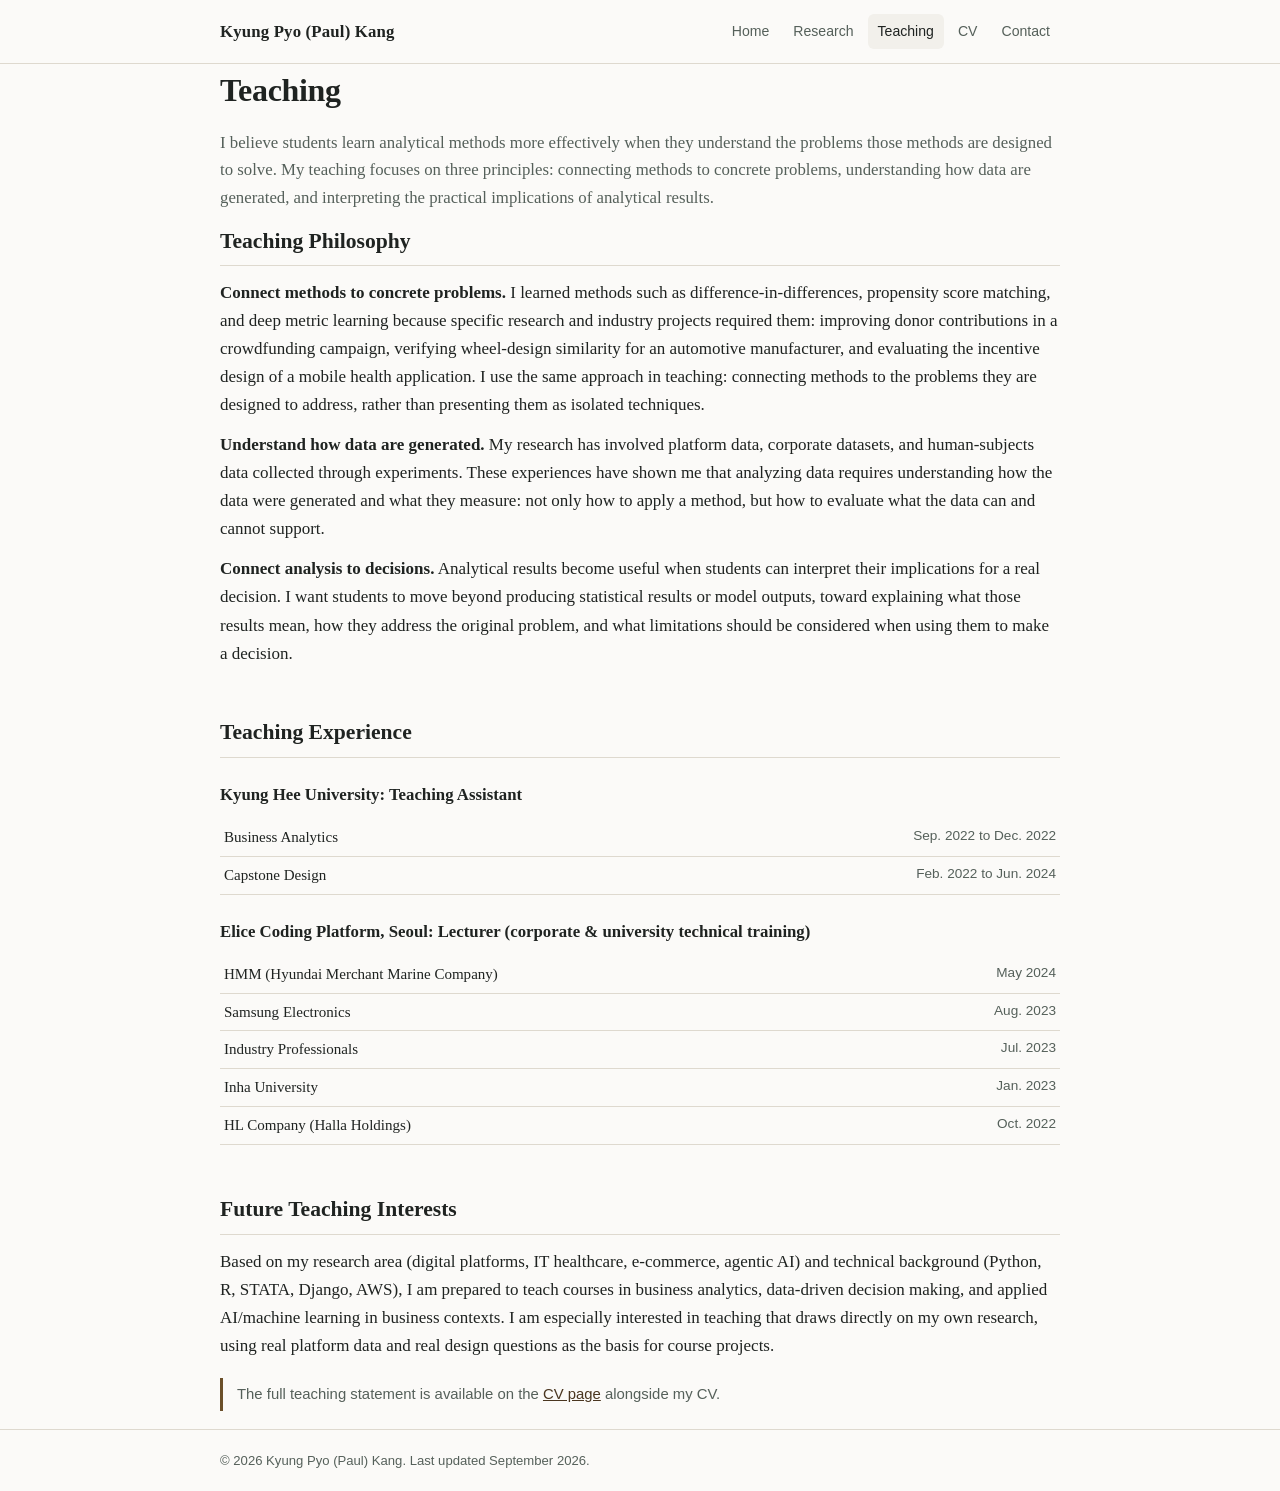
==== teaching.html @ 39b0a16d "Initial academic website" ====
<!doctype html>
<html lang="en">
<head>
<meta charset="utf-8">
<meta name="viewport" content="width=device-width, initial-scale=1, viewport-fit=cover">
<title>Kyung Pyo (Paul) Kang: Teaching</title>
<meta name="description" content="Teaching experience and philosophy of Kyung Pyo (Paul) Kang.">
<link rel="stylesheet" href="style.css">
</head>
<body>

<header class="site-header">
  <div class="wrap nav-row">
    <a class="site-name" href="index.html">Kyung Pyo (Paul) Kang</a>
    <nav class="site-nav">
      <a href="index.html">Home</a>
      <a href="research.html">Research</a>
      <a href="teaching.html" aria-current="page">Teaching</a>
      <a href="cv.html">CV</a>
      <a href="index.html#contact">Contact</a>
    </nav>
  </div>
</header>

<main class="wrap">
  <h1>Teaching</h1>
  <p class="lede">
    I believe students learn analytical methods more effectively when they understand the
    problems those methods are designed to solve. My teaching focuses on three principles:
    connecting methods to concrete problems, understanding how data are generated, and
    interpreting the practical implications of analytical results.
  </p>

  <h2>Teaching Philosophy</h2>
  <p>
    <strong>Connect methods to concrete problems.</strong> I learned methods such as
    difference-in-differences, propensity score matching, and deep metric learning because
    specific research and industry projects required them: improving donor contributions
    in a crowdfunding campaign, verifying wheel-design similarity for an automotive manufacturer,
    and evaluating the incentive design of a mobile health application. I use the same approach in
    teaching: connecting methods to the problems they are designed to address, rather than
    presenting them as isolated techniques.
  </p>
  <p>
    <strong>Understand how data are generated.</strong> My research has involved platform data,
    corporate datasets, and human-subjects data collected through experiments. These experiences
    have shown me that analyzing data requires understanding how the data were generated and what
    they measure: not only how to apply a method, but how to evaluate what the data can and
    cannot support.
  </p>
  <p>
    <strong>Connect analysis to decisions.</strong> Analytical results become useful when students
    can interpret their implications for a real decision. I want students to move beyond producing
    statistical results or model outputs, toward explaining what those results mean, how they
    address the original problem, and what limitations should be considered when using them to
    make a decision.
  </p>

  <h2>Teaching Experience</h2>
  <h3>Kyung Hee University: Teaching Assistant</h3>
  <table class="exp">
    <tr><td>Business Analytics</td><td class="when">Sep. 2022 to Dec. 2022</td></tr>
    <tr><td>Capstone Design</td><td class="when">Feb. 2022 to Jun. 2024</td></tr>
  </table>

  <h3>Elice Coding Platform, Seoul: Lecturer (corporate &amp; university technical training)</h3>
  <table class="exp">
    <tr><td>HMM (Hyundai Merchant Marine Company)</td><td class="when">May 2024</td></tr>
    <tr><td>Samsung Electronics</td><td class="when">Aug. 2023</td></tr>
    <tr><td>Industry Professionals</td><td class="when">Jul. 2023</td></tr>
    <tr><td>Inha University</td><td class="when">Jan. 2023</td></tr>
    <tr><td>HL Company (Halla Holdings)</td><td class="when">Oct. 2022</td></tr>
  </table>

  <h2>Future Teaching Interests</h2>
  <p>
    Based on my research area (digital platforms, IT healthcare, e-commerce, agentic AI) and
    technical background (Python, R, STATA, Django, AWS), I am prepared to teach courses in
    business analytics, data-driven decision making, and applied AI/machine learning in business
    contexts. I am especially interested in teaching that draws directly on my own
    research, using real platform data and real design questions as the basis for course
    projects.
  </p>

  <p class="note-box">
    The full teaching statement is available on the <a href="cv.html">CV page</a> alongside my CV.
  </p>

</main>

<footer class="site-footer">
  <div class="wrap">
    &copy; 2026 Kyung Pyo (Paul) Kang. Last updated September 2026.
  </div>
</footer>

</body>
</html>
---- style.css ----
/* ---------------------------------------------------------------
   Kyung Pyo (Paul) Kang — academic site
   Clean, minimal, academic. Shared stylesheet for all pages.
--------------------------------------------------------------- */

:root {
  --bg: #fbfaf8;
  --bg-alt: #f2f0eb;
  --text: #1f2321;
  --text-muted: #55605a;
  --accent: #6b4f2a;
  --accent-strong: #4a3620;
  --border: #ded9cf;
  --card-bg: #ffffff;
  --badge-submitted: #2f6f4e;
  --badge-working: #7a6a3f;
  --badge-published: #3a5a8c;
  --max-width: 880px;
  --radius: 10px;
}

@media (prefers-color-scheme: dark) {
  :root:not([data-theme="light"]) {
    --bg: #14181a;
    --bg-alt: #1b2023;
    --text: #eae7e0;
    --text-muted: #a9b0ab;
    --accent: #d8b98a;
    --accent-strong: #eccf9e;
    --border: #33393c;
    --card-bg: #1d2224;
    --badge-submitted: #6fbf94;
    --badge-working: #d3bd7a;
    --badge-published: #8fb2e0;
  }
}

:root[data-theme="dark"] {
  --bg: #14181a;
  --bg-alt: #1b2023;
  --text: #eae7e0;
  --text-muted: #a9b0ab;
  --accent: #d8b98a;
  --accent-strong: #eccf9e;
  --border: #33393c;
  --card-bg: #1d2224;
  --badge-submitted: #6fbf94;
  --badge-working: #d3bd7a;
  --badge-published: #8fb2e0;
}

* { box-sizing: border-box; }

body {
  margin: 0;
  background: var(--bg);
  color: var(--text);
  font-family: "Iowan Old Style", "Palatino Linotype", Georgia, "Noto Serif", serif;
  line-height: 1.65;
  font-size: 17px;
}

.wrap {
  max-width: var(--max-width);
  margin: 0 auto;
  padding: 0 20px;
}

/* -------- Nav -------- */
header.site-header {
  border-bottom: 1px solid var(--border);
  padding-block: 14px;
  position: sticky;
  top: env(safe-area-inset-top, 0px);
  background: var(--bg);
  z-index: 10;
}

.nav-row {
  display: flex;
  align-items: center;
  justify-content: space-between;
  gap: 12px;
  flex-wrap: wrap;
}

.site-name {
  font-weight: 700;
  font-size: 1.05rem;
  color: var(--text);
  text-decoration: none;
  letter-spacing: 0.01em;
}

nav.site-nav {
  display: flex;
  gap: 4px;
  flex-wrap: wrap;
}

nav.site-nav a {
  font-family: -apple-system, BlinkMacSystemFont, "Segoe UI", Helvetica, Arial, sans-serif;
  font-size: 0.88rem;
  text-decoration: none;
  color: var(--text-muted);
  padding: 6px 10px;
  border-radius: 6px;
  transition: background 0.15s ease, color 0.15s ease;
}

nav.site-nav a:hover,
nav.site-nav a[aria-current="page"] {
  background: var(--bg-alt);
  color: var(--text);
}

/* -------- Main content -------- */
main { padding-block: 40px 64px; }

h1 {
  font-size: 2rem;
  margin: 0 0 6px 0;
  letter-spacing: -0.01em;
}

h2 {
  font-size: 1.35rem;
  margin: 2.2em 0 0.6em 0;
  padding-bottom: 6px;
  border-bottom: 1px solid var(--border);
}

h2:first-of-type { margin-top: 0.4em; }

h3 { font-size: 1.05rem; margin: 1.4em 0 0.3em 0; }

p { margin: 0.7em 0; }

.lede {
  color: var(--text-muted);
  font-size: 1.05rem;
}

.muted { color: var(--text-muted); }

a { color: var(--accent-strong); }
a:hover { color: var(--accent); }

/* -------- Hero (home page) -------- */
.hero {
  display: flex;
  gap: 28px;
  align-items: flex-start;
  flex-wrap: wrap;
}

.hero img.avatar {
  width: 168px;
  height: 216px;
  object-fit: cover;
  border-radius: var(--radius);
  border: 1px solid var(--border);
  flex-shrink: 0;
}

.hero .hero-text { flex: 1 1 320px; min-width: 260px; }

.role-line {
  font-family: -apple-system, BlinkMacSystemFont, "Segoe UI", Helvetica, Arial, sans-serif;
  color: var(--text-muted);
  font-size: 0.98rem;
  margin: 4px 0 14px 0;
}

/* -------- Link chips (home page profile links) -------- */
.chip-row {
  display: flex;
  flex-wrap: wrap;
  gap: 8px;
  margin-top: 16px;
}

.chip {
  font-family: -apple-system, BlinkMacSystemFont, "Segoe UI", Helvetica, Arial, sans-serif;
  font-size: 0.85rem;
  padding: 6px 12px;
  border-radius: 999px;
  border: 1px solid var(--border);
  text-decoration: none;
  color: var(--text);
  background: var(--card-bg);
}

.chip:hover { border-color: var(--accent); color: var(--accent-strong); }

.chip.disabled {
  color: var(--text-muted);
  cursor: default;
  opacity: 0.6;
}
.chip.disabled:hover { border-color: var(--border); color: var(--text-muted); }

/* -------- Research interest / info list -------- */
.fact-list {
  font-family: -apple-system, BlinkMacSystemFont, "Segoe UI", Helvetica, Arial, sans-serif;
  font-size: 0.92rem;
  color: var(--text-muted);
  margin-top: 10px;
}
.fact-list b { color: var(--text); font-weight: 600; }

/* -------- Stream intro blocks -------- */
.stream-intro {
  background: var(--bg-alt);
  border-radius: var(--radius);
  padding: 16px 18px;
  margin: 14px 0 18px 0;
}
.stream-intro p { margin: 0; }

/* -------- Project cards -------- */
.card {
  background: var(--card-bg);
  border: 1px solid var(--border);
  border-radius: var(--radius);
  padding: 16px 18px;
  margin-bottom: 14px;
}

.card h3 {
  margin: 0 0 4px 0;
  font-size: 1.05rem;
  line-height: 1.35;
}

.card .authors {
  font-family: -apple-system, BlinkMacSystemFont, "Segoe UI", Helvetica, Arial, sans-serif;
  font-size: 0.86rem;
  color: var(--text-muted);
  margin-bottom: 8px;
}

.card .self { font-weight: 600; color: var(--text); }

.badge {
  display: inline-block;
  font-family: -apple-system, BlinkMacSystemFont, "Segoe UI", Helvetica, Arial, sans-serif;
  font-size: 0.72rem;
  font-weight: 600;
  letter-spacing: 0.02em;
  text-transform: uppercase;
  padding: 2px 9px;
  border-radius: 999px;
  color: #fff;
  margin-bottom: 8px;
}
.badge.submitted { background: var(--badge-submitted); }
.badge.working { background: var(--badge-working); }
.badge.published { background: var(--badge-published); }

.card p { margin: 0.5em 0; font-size: 0.97rem; }

.note-box {
  border-left: 3px solid var(--accent);
  padding: 4px 14px;
  margin: 18px 0;
  font-size: 0.93rem;
  color: var(--text-muted);
  font-family: -apple-system, BlinkMacSystemFont, "Segoe UI", Helvetica, Arial, sans-serif;
}

/* -------- Teaching / experience table -------- */
table.exp {
  width: 100%;
  border-collapse: collapse;
  font-size: 0.94rem;
  margin: 10px 0 20px 0;
}
table.exp td { padding: 6px 4px; border-bottom: 1px solid var(--border); vertical-align: top; }
table.exp td.when {
  color: var(--text-muted);
  white-space: nowrap;
  text-align: right;
  font-family: -apple-system, BlinkMacSystemFont, "Segoe UI", Helvetica, Arial, sans-serif;
  font-size: 0.85rem;
  padding-left: 14px;
}

/* -------- CV page -------- */
.cv-actions { margin: 14px 0 20px 0; }

.btn {
  display: inline-block;
  font-family: -apple-system, BlinkMacSystemFont, "Segoe UI", Helvetica, Arial, sans-serif;
  font-size: 0.92rem;
  font-weight: 600;
  padding: 9px 18px;
  border-radius: 8px;
  background: var(--accent-strong);
  color: #fff !important;
  text-decoration: none;
}
.btn:hover { background: var(--accent); }

.cv-embed {
  width: 100%;
  height: 80vh;
  min-height: 480px;
  border: 1px solid var(--border);
  border-radius: var(--radius);
  background: var(--bg-alt);
}

/* -------- Footer -------- */
footer.site-footer {
  border-top: 1px solid var(--border);
  padding-block: 20px calc(20px + env(safe-area-inset-bottom, 0px));
  font-family: -apple-system, BlinkMacSystemFont, "Segoe UI", Helvetica, Arial, sans-serif;
  font-size: 0.82rem;
  color: var(--text-muted);
}

/* -------- Responsive -------- */
@media (max-width: 480px) {
  body { font-size: 16px; }
  .hero { flex-direction: column; align-items: center; text-align: center; }
  .hero img.avatar { width: 140px; height: 180px; }
  .hero .hero-text { width: 100%; min-width: 0; flex-basis: auto; }
  .chip-row { justify-content: center; }
  h1 { font-size: 1.7rem; }
}
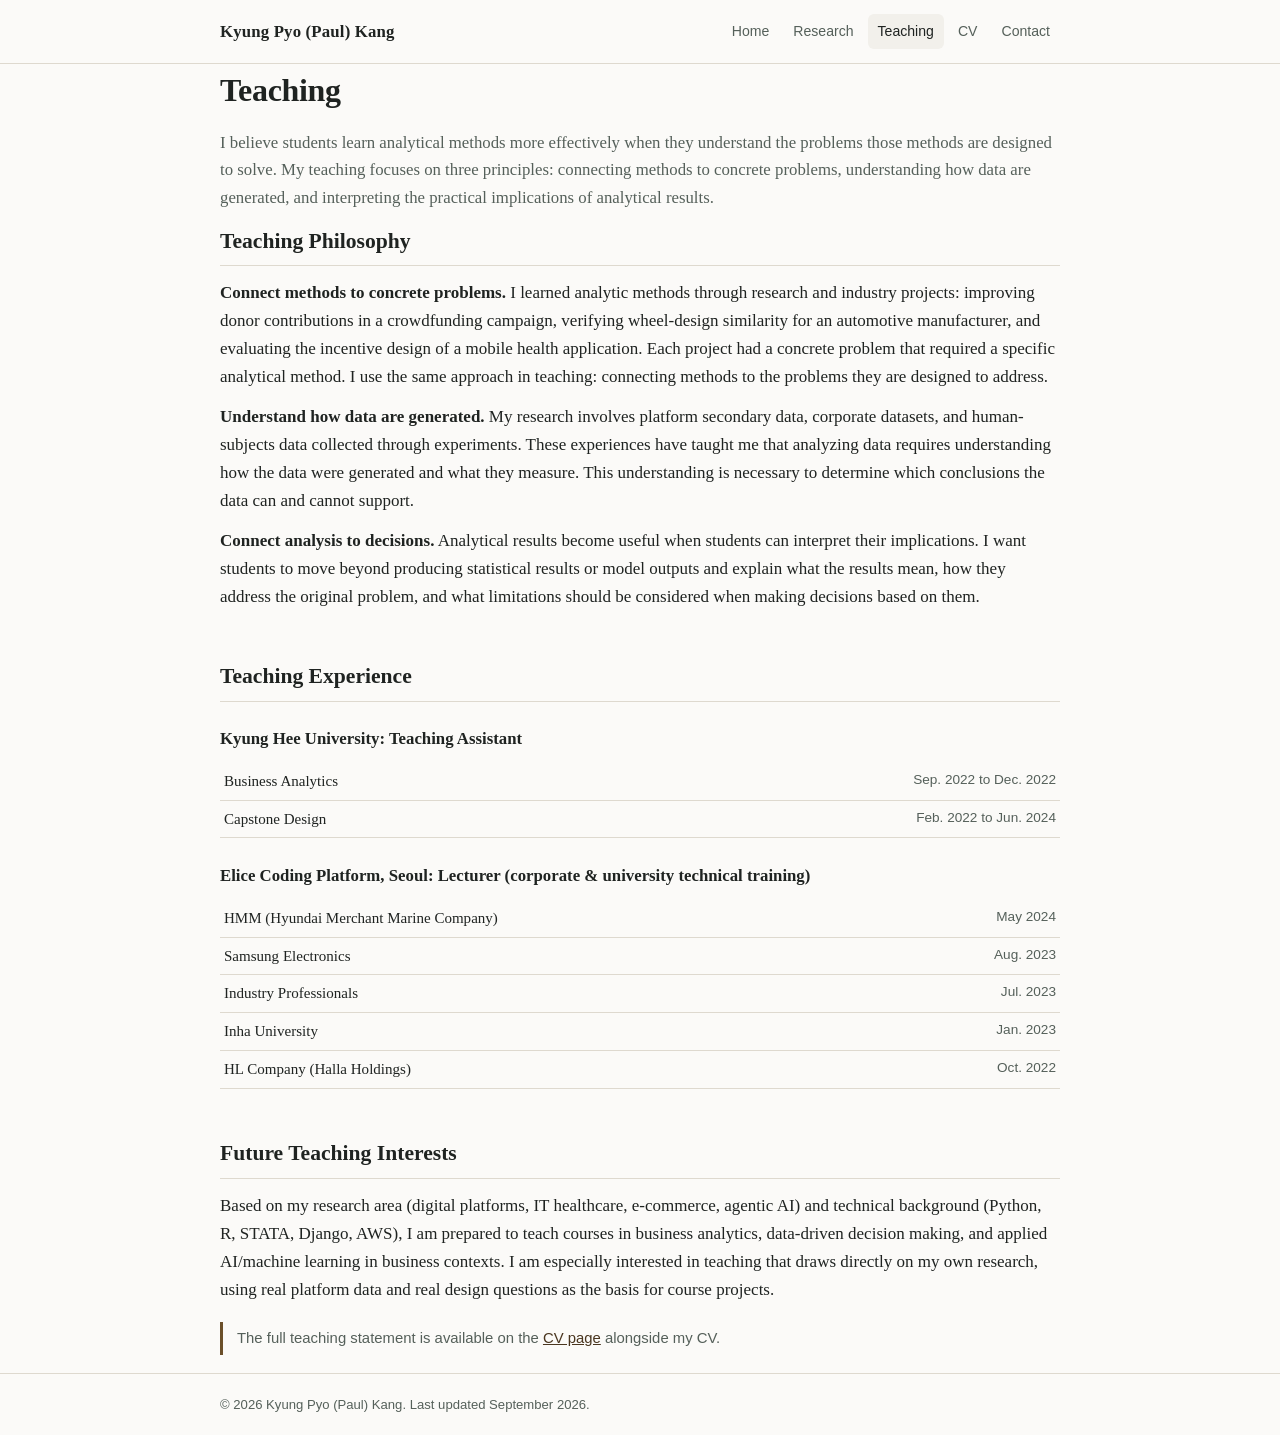
==== commit e6ed3db5: "Revise teaching philosophy paragraph wording" ====
--- a/teaching.html
+++ b/teaching.html
@@ -33,27 +33,25 @@
 
   <h2>Teaching Philosophy</h2>
   <p>
-    <strong>Connect methods to concrete problems.</strong> I learned methods such as
-    difference-in-differences, propensity score matching, and deep metric learning because
-    specific research and industry projects required them: improving donor contributions
-    in a crowdfunding campaign, verifying wheel-design similarity for an automotive manufacturer,
-    and evaluating the incentive design of a mobile health application. I use the same approach in
-    teaching: connecting methods to the problems they are designed to address, rather than
-    presenting them as isolated techniques.
+    <strong>Connect methods to concrete problems.</strong> I learned analytic methods through
+    research and industry projects: improving donor contributions in a crowdfunding campaign,
+    verifying wheel-design similarity for an automotive manufacturer, and evaluating the incentive
+    design of a mobile health application. Each project had a concrete problem that required a
+    specific analytical method. I use the same approach in teaching: connecting methods to the
+    problems they are designed to address.
   </p>
   <p>
-    <strong>Understand how data are generated.</strong> My research has involved platform data,
-    corporate datasets, and human-subjects data collected through experiments. These experiences
-    have shown me that analyzing data requires understanding how the data were generated and what
-    they measure: not only how to apply a method, but how to evaluate what the data can and
-    cannot support.
+    <strong>Understand how data are generated.</strong> My research involves platform secondary
+    data, corporate datasets, and human-subjects data collected through experiments. These
+    experiences have taught me that analyzing data requires understanding how the data were
+    generated and what they measure. This understanding is necessary to determine which
+    conclusions the data can and cannot support.
   </p>
   <p>
     <strong>Connect analysis to decisions.</strong> Analytical results become useful when students
-    can interpret their implications for a real decision. I want students to move beyond producing
-    statistical results or model outputs, toward explaining what those results mean, how they
-    address the original problem, and what limitations should be considered when using them to
-    make a decision.
+    can interpret their implications. I want students to move beyond producing statistical results
+    or model outputs and explain what the results mean, how they address the original problem, and
+    what limitations should be considered when making decisions based on them.
   </p>
 
   <h2>Teaching Experience</h2>
